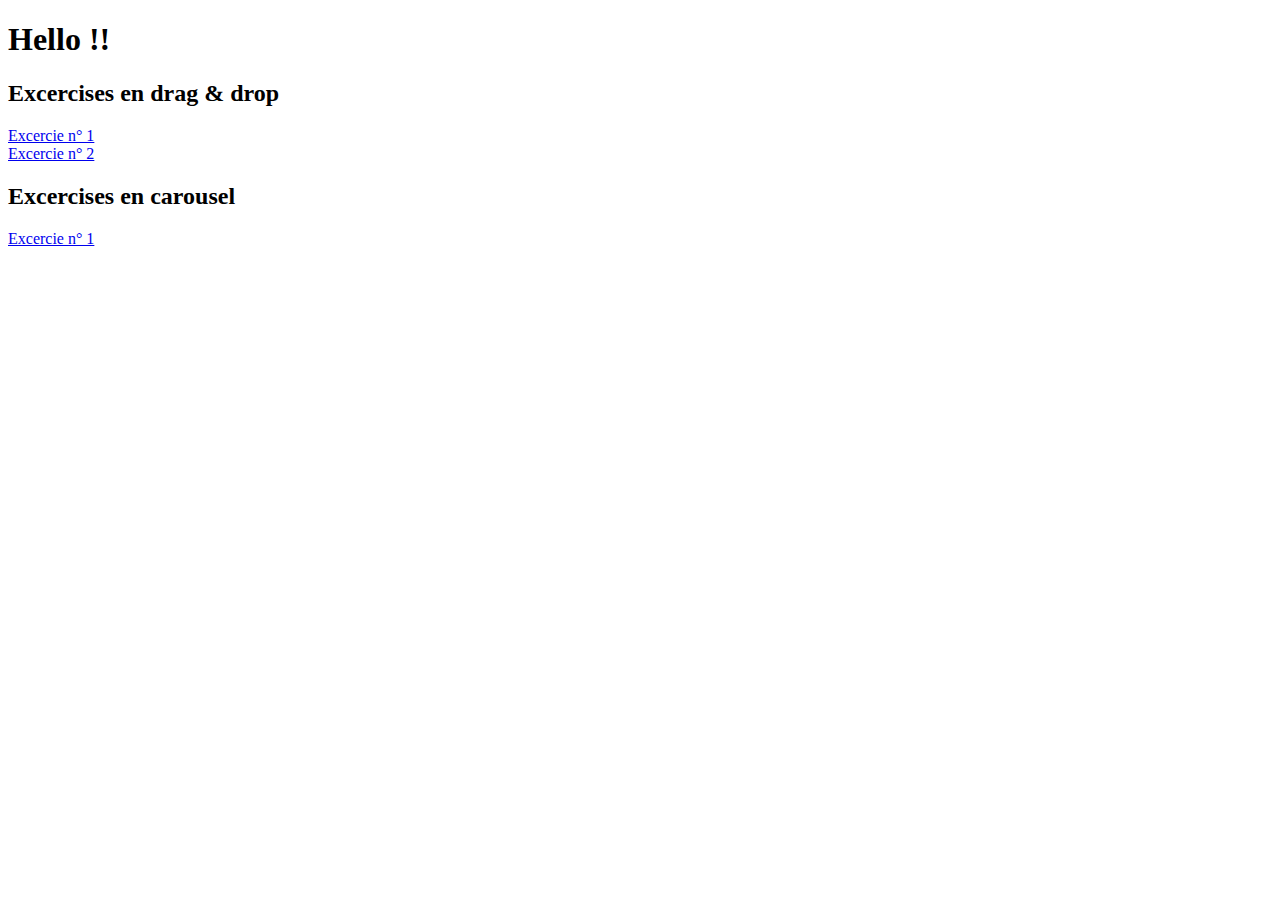
==== index.html @ ab24e0cf "Drag and drop 1 and 2" ====
<!DOCTYPE html>
<html lang="fr">

<head>
    <meta charset="UTF-8">
    <meta name="viewport" content="width=device-width, initial-scale=1.0">
    <title>Document</title>
</head>

<body>
    <h1>Hello !!</h1>
    <section class="drag-and-drop">
        <h2>Excercises en drag & drop</h2>
        <div><a href="./draganddrop01.html">Excercie n° 1</a></div>
        <div><a href="./draganddrop02.html">Excercie n° 2</a></div>
    </section>

    <section class="slider">
        <h2>Excercises en carousel</h2>
        <div><a href="./slides01.html">Excercie n° 1</a></div>
    </section>


</body>

</html>
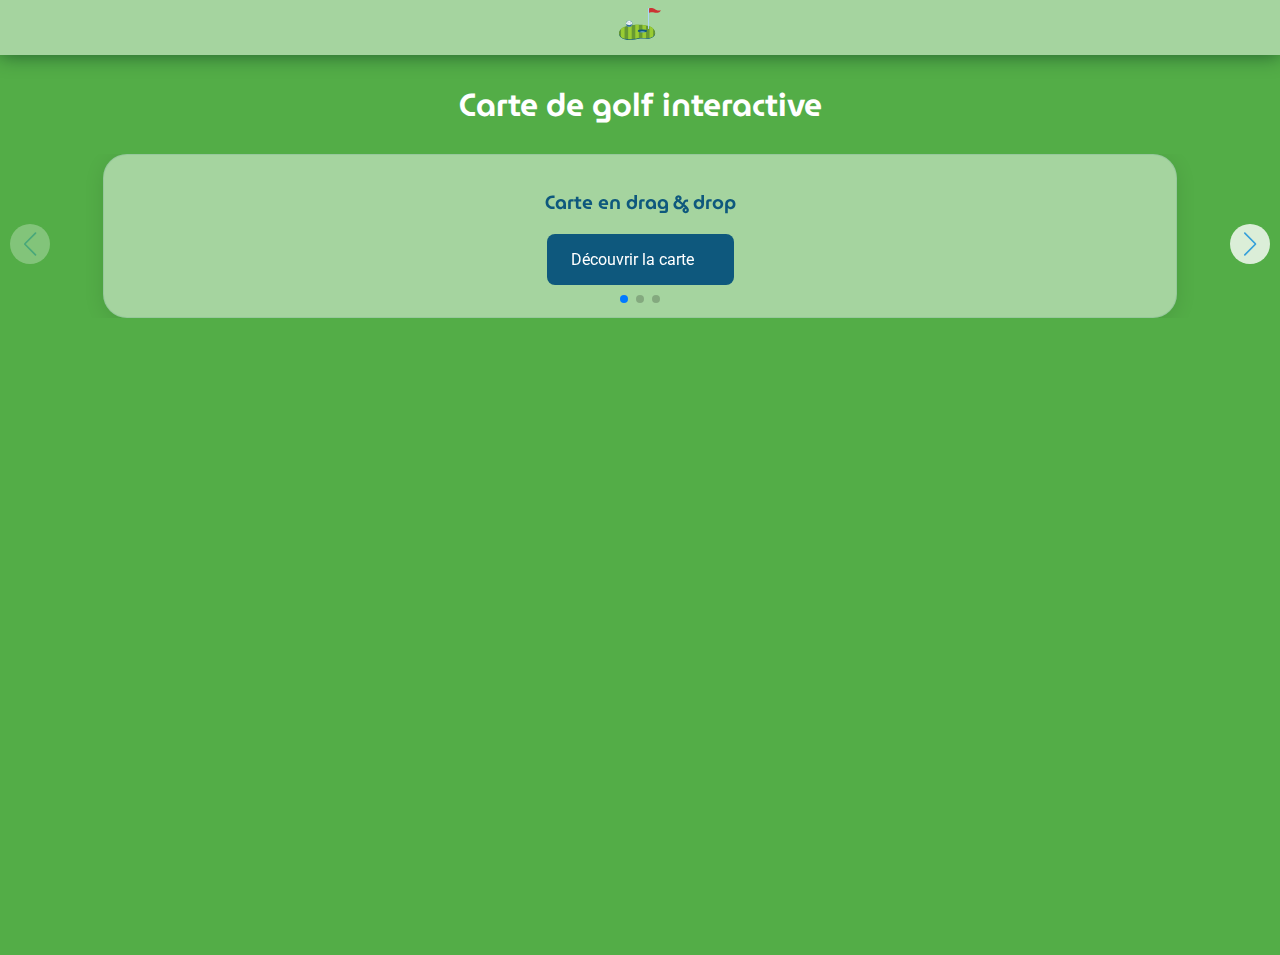
==== commit f6502b4a: "V1" ====
--- a/index.html
+++ b/index.html
@@ -4,21 +4,153 @@
 <head>
     <meta charset="UTF-8">
     <meta name="viewport" content="width=device-width, initial-scale=1.0">
-    <title>Document</title>
+    <title>Carte de golf interactive</title>
+    <link rel="icon" type="image/x-icon" href="./img/fav-icon.svg">
+    <link rel="stylesheet" href="./css/main.css">
+
+    <link rel="stylesheet" href="https://cdn.jsdelivr.net/npm/swiper@11/swiper-bundle.min.css" />
 </head>
 
 <body>
-    <h1>Hello !!</h1>
-    <section class="drag-and-drop">
-        <h2>Excercises en drag & drop</h2>
-        <div><a href="./draganddrop01.html">Excercie n° 1</a></div>
-        <div><a href="./draganddrop02.html">Excercie n° 2</a></div>
-    </section>
+    <nav class="nav-wrapper">
+        <ul class="navbar">
+            <li class="logo">
+                <a href="./index.html">
+                    <img class="logo-img" src="./img/fav-icon.svg" alt="logo">
+                </a></li>
+        </ul>
+    </nav>
 
-    <section class="slider">
-        <h2>Excercises en carousel</h2>
-        <div><a href="./slides01.html">Excercie n° 1</a></div>
-    </section>
+    <main>
+        <h1>Carte de golf interactive</h1>
+        <section class="swiper">
+            <div class="swiper-wrapper">
+                <div class="swiper-slide">
+                    <div class="swiper-content">
+                        <h2 class="card-title">Carte en drag & drop</h2>
+                        <a class="btn" href="./draganddrop01.html">
+                            <span>Découvrir la carte</span>
+                        </a>
+                    </div>
+                </div>
+
+                <div class="swiper-slide">
+                    <div class="swiper-content">
+                        <h2 class="card-title">Carte en drag & drop</h2>
+                        <a class="btn" href="./draganddrop02.html">
+                            <span>Découvrir la carte</span>
+                        </a>
+                    </div>
+                </div>
+
+                <div class="swiper-slide">
+                    <div class="swiper-content">
+                        <h2 class="card-title">Carte en carousel</h2>
+                        <a class="btn" href="./slides01.html">
+                            <span>Découvrir la carte</span>
+                        </a>
+                    </div>
+                </div>
+            </div>
+
+            <!-- Add Pagination -->
+            <div class="swiper-pagination"></div>
+            <!-- Add Navigation -->
+            <div class="swiper-button-prev"></div>
+            <div class="swiper-button-next"></div>
+        </section>
+    </main>
+
+    <!-- Swiper JS -->
+    <script src="https://cdn.jsdelivr.net/npm/swiper@11/swiper-bundle.min.js"></script>
+
+    <!-- Include plugin after Swiper -->
+    <script>
+        /* ========
+    Debugger plugin, simple demo plugin to console.log some of callbacks
+    ======== */
+        function myPlugin({ swiper, extendParams, on }) {
+            extendParams({
+                debugger: false,
+            });
+
+            on('init', () => {
+                if (!swiper.params.debugger) return;
+                console.log('init');
+            });
+            on('click', (swiper, e) => {
+                if (!swiper.params.debugger) return;
+                console.log('click');
+            });
+            on('tap', (swiper, e) => {
+                if (!swiper.params.debugger) return;
+                console.log('tap');
+            });
+            on('doubleTap', (swiper, e) => {
+                if (!swiper.params.debugger) return;
+                console.log('doubleTap');
+            });
+            on('sliderMove', (swiper, e) => {
+                if (!swiper.params.debugger) return;
+                console.log('sliderMove');
+            });
+            on('slideChange', () => {
+                if (!swiper.params.debugger) return;
+                console.log(
+                    'slideChange',
+                    swiper.previousIndex,
+                    '->',
+                    swiper.activeIndex
+                );
+            });
+            on('slideChangeTransitionStart', () => {
+                if (!swiper.params.debugger) return;
+                console.log('slideChangeTransitionStart');
+            });
+            on('slideChangeTransitionEnd', () => {
+                if (!swiper.params.debugger) return;
+                console.log('slideChangeTransitionEnd');
+            });
+            on('transitionStart', () => {
+                if (!swiper.params.debugger) return;
+                console.log('transitionStart');
+            });
+            on('transitionEnd', () => {
+                if (!swiper.params.debugger) return;
+                console.log('transitionEnd');
+            });
+            on('fromEdge', () => {
+                if (!swiper.params.debugger) return;
+                console.log('fromEdge');
+            });
+            on('reachBeginning', () => {
+                if (!swiper.params.debugger) return;
+                console.log('reachBeginning');
+            });
+            on('reachEnd', () => {
+                if (!swiper.params.debugger) return;
+                console.log('reachEnd');
+            });
+        }
+    </script>
+
+    <script>
+        // Init Swiper
+        var swiper = new Swiper('.swiper', {
+            // Install Plugin To Swiper
+            modules: [myPlugin],
+            pagination: {
+                el: '.swiper-pagination',
+                clickable: true,
+            },
+            navigation: {
+                nextEl: '.swiper-button-next',
+                prevEl: '.swiper-button-prev',
+            },
+            // Enable debugger
+            debugger: true,
+        });
+    </script>
 
 
 </body>
--- a/css/main.css
+++ b/css/main.css
@@ -0,0 +1,148 @@
+/* GÉNÉRAL */
+@import url('https://fonts.googleapis.com/css2?family=MuseoModerno:ital,wght@0,100..900;1,100..900&family=Raleway:ital,wght@0,100..900;1,100..900&family=Roboto:ital,wght@0,100;0,300;0,400;0,500;0,700;0,900;1,100;1,300;1,400;1,500;1,700;1,900&display=swap');
+@import url('https://fonts.googleapis.com/css2?family=MuseoModerno:ital,wght@0,100..900;1,100..900&family=Raleway:ital,wght@0,100..900;1,100..900&family=Roboto:ital,wght@0,100;0,300;0,400;0,500;0,700;0,900;1,100;1,300;1,400;1,500;1,700;1,900&display=swap');
+
+body {
+  width: 100%;
+  height: 100vh;
+  margin: 0;
+  padding: 0;
+  overflow: hidden;
+  font-family: "MuseoModerno", sans-serif;
+  background-color: #53AD47;
+}
+
+main {
+  position: relative;
+  width: 100%;
+  margin-top: 55px;
+}
+
+ul,
+ol {
+  list-style: none;
+}
+
+a {
+  text-decoration: none;
+}
+
+h1,
+h2,
+h3 {
+  font-family: "MuseoModerno";
+  text-align: center;
+  font-weight: 600;
+  margin: 0;
+}
+
+h1 {
+  color: #fff;
+  line-height: 110%;
+  padding: 32px 0;
+}
+
+h2,
+h3 {
+  color: #0E587D;
+}
+
+p,
+a {
+  font-family: "Roboto";
+}
+
+/* NAVBAR */
+.nav-wrapper {
+  position: fixed;
+  width: 100%;
+  height: auto;
+  top: 0;
+  z-index: 100;
+  background-color: #ffffff7a;
+  box-shadow: 0px 0px 20px 0px #215A2D;
+  margin-bottom: 16px;
+}
+
+.navbar {
+  width: 100%;
+  height: auto;
+  display: flex;
+  justify-content: center;
+  margin: 0;
+  padding: 0;
+}
+
+.logo {
+  width: auto;
+  padding: 8px 0;
+}
+
+.logo-img {
+  width: auto;
+  height: 32px;
+}
+
+/* MAIN */
+
+.swiper {
+  width: 100%;
+  height: 99%;
+}
+
+.swiper-content {
+  position: relative;
+  width: 80%;
+  height: auto !important;
+  display: flex;
+  flex-direction: column;
+  align-items: center;
+  justify-self: center;
+  padding: 32px 24px;
+  border: 0.5px solid #0e587d18;
+  border-radius: 24px;
+  background-color: #ffffff7a;
+  box-shadow: 0 4px 20px rgba(0, 0, 0, 0.1);
+}
+
+.card-title {
+  text-align: center;
+  font-size: 1.2rem;
+  margin-bottom: 16px;
+}
+
+.swiper-button-prev,
+.swiper-button-next {
+    position: absolute;
+    width: 24px !important;
+    height: 24px !important;
+    padding: 8px;
+    background-color: #ffffffca;
+    border-radius: 100px;
+}
+
+:root {
+  --swiper-navigation-size: 24px !important;
+  --swiper-navigation-color: #36A0DA !important;
+}
+
+
+.btn {
+  position: relative;
+  padding: 16px 24px;
+  border-radius: 8px;
+  background-color: #0E587D;
+  color: #fff;
+}
+
+.btn span {
+  text-align: center;
+  margin-right: 16px;
+}
+
+.btn:hover {
+  background-image: url(../img/chevron-right.svg);
+  background-repeat: no-repeat;
+  background-position: 90% center;
+  background-size: 12px;
+}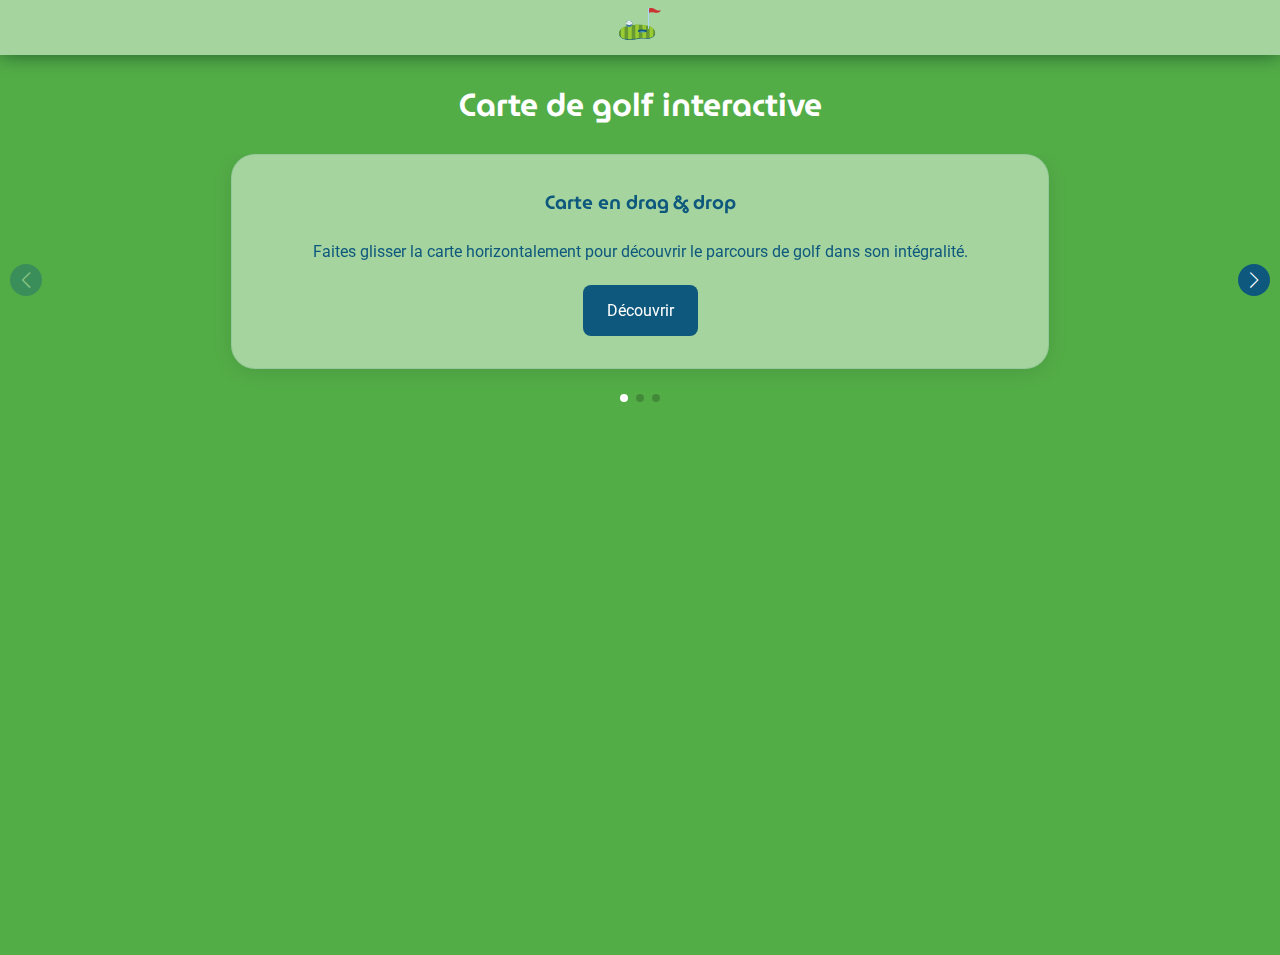
==== commit fd4e6147: "Bugs fix" ====
--- a/index.html
+++ b/index.html
@@ -28,8 +28,9 @@
                 <div class="swiper-slide">
                     <div class="swiper-content">
                         <h2 class="card-title">Carte en drag & drop</h2>
+                        <p>Faites glisser la carte horizontalement pour découvrir le parcours de golf dans son intégralité.</p>
                         <a class="btn" href="./draganddrop01.html">
-                            <span>Découvrir la carte</span>
+                            <span>Découvrir</span>
                         </a>
                     </div>
                 </div>
@@ -37,8 +38,9 @@
                 <div class="swiper-slide">
                     <div class="swiper-content">
                         <h2 class="card-title">Carte en drag & drop</h2>
+                        <p>Faites glisser la carte dans toutes les directions pour visiter le terrain de golf dans son intégralité.</p>
                         <a class="btn" href="./draganddrop02.html">
-                            <span>Découvrir la carte</span>
+                            <span>Découvrir</span>
                         </a>
                     </div>
                 </div>
@@ -46,16 +48,17 @@
                 <div class="swiper-slide">
                     <div class="swiper-content">
                         <h2 class="card-title">Carte en carousel</h2>
+                        <p>Utilisez les boutons latéraux pour visiter l'ensemble du terrain de golf</p>
                         <a class="btn" href="./slides01.html">
-                            <span>Découvrir la carte</span>
+                            <span>Découvrir</span>
                         </a>
                     </div>
                 </div>
             </div>
 
-            <!-- Add Pagination -->
+            <!-- Pagination -->
             <div class="swiper-pagination"></div>
-            <!-- Add Navigation -->
+            <!-- Navigation -->
             <div class="swiper-button-prev"></div>
             <div class="swiper-button-next"></div>
         </section>
@@ -64,11 +67,7 @@
     <!-- Swiper JS -->
     <script src="https://cdn.jsdelivr.net/npm/swiper@11/swiper-bundle.min.js"></script>
 
-    <!-- Include plugin after Swiper -->
     <script>
-        /* ========
-    Debugger plugin, simple demo plugin to console.log some of callbacks
-    ======== */
         function myPlugin({ swiper, extendParams, on }) {
             extendParams({
                 debugger: false,
@@ -137,7 +136,6 @@
     <script>
         // Init Swiper
         var swiper = new Swiper('.swiper', {
-            // Install Plugin To Swiper
             modules: [myPlugin],
             pagination: {
                 el: '.swiper-pagination',
@@ -147,7 +145,6 @@
                 nextEl: '.swiper-button-next',
                 prevEl: '.swiper-button-prev',
             },
-            // Enable debugger
             debugger: true,
         });
     </script>
--- a/css/main.css
+++ b/css/main.css
@@ -27,6 +27,10 @@
   text-decoration: none;
 }
 
+p {
+  margin: 0;
+}
+
 h1,
 h2,
 h3 {
@@ -39,11 +43,12 @@
 h1 {
   color: #fff;
   line-height: 110%;
-  padding: 32px 0;
+  padding: 32px;
 }
 
 h2,
-h3 {
+h3,
+p {
   color: #0E587D;
 }
 
@@ -87,17 +92,19 @@
 
 .swiper {
   width: 100%;
-  height: 99%;
+  height: 100%;
+  padding-bottom: 48px !important;
 }
 
 .swiper-content {
   position: relative;
-  width: 80%;
+  width: 60%;
   height: auto !important;
   display: flex;
   flex-direction: column;
   align-items: center;
   justify-self: center;
+  gap: 24px;
   padding: 32px 24px;
   border: 0.5px solid #0e587d18;
   border-radius: 24px;
@@ -108,24 +115,27 @@
 .card-title {
   text-align: center;
   font-size: 1.2rem;
-  margin-bottom: 16px;
 }
 
 .swiper-button-prev,
 .swiper-button-next {
     position: absolute;
-    width: 24px !important;
-    height: 24px !important;
+    width: 16px !important;
+    height: 16px !important;
     padding: 8px;
-    background-color: #ffffffca;
+    background-color: #0E587D;
     border-radius: 100px;
 }
 
-:root {
-  --swiper-navigation-size: 24px !important;
-  --swiper-navigation-color: #36A0DA !important;
+.swiper-button-prev:after,
+.swiper-button-next:after {
+  font-size: 16px !important;
+  color: #fff !important;
 }
 
+.swiper-pagination-bullet-active {
+  background: #fff !important;
+}
 
 .btn {
   position: relative;
@@ -133,16 +143,4 @@
   border-radius: 8px;
   background-color: #0E587D;
   color: #fff;
-}
-
-.btn span {
-  text-align: center;
-  margin-right: 16px;
-}
-
-.btn:hover {
-  background-image: url(../img/chevron-right.svg);
-  background-repeat: no-repeat;
-  background-position: 90% center;
-  background-size: 12px;
 }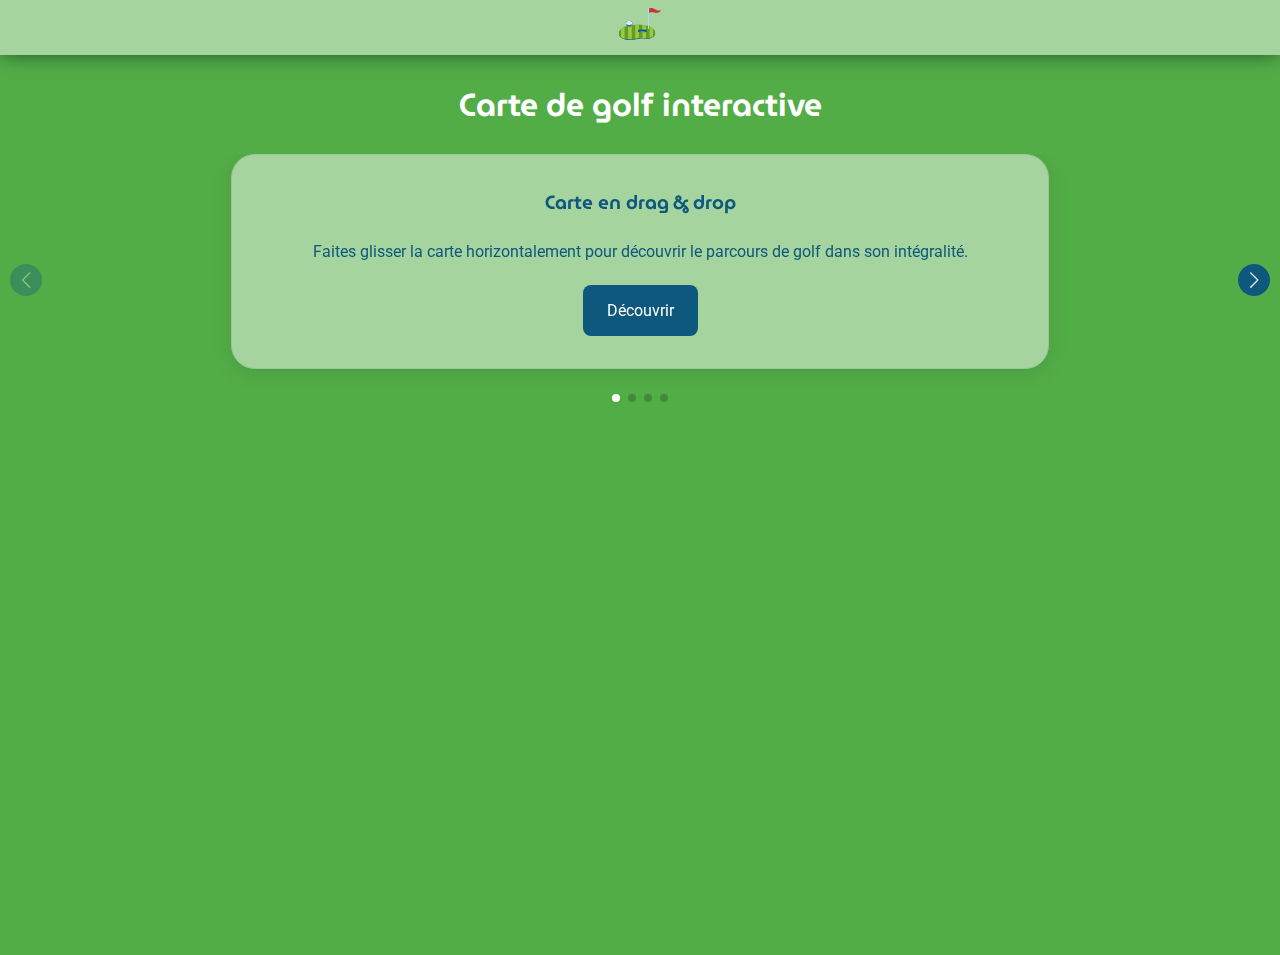
==== commit bdc44b6b: "RA basic" ====
--- a/index.html
+++ b/index.html
@@ -23,7 +23,9 @@
 
     <main>
         <h1>Carte de golf interactive</h1>
+
         <section class="swiper">
+            
             <div class="swiper-wrapper">
                 <div class="swiper-slide">
                     <div class="swiper-content">
@@ -54,6 +56,17 @@
                         </a>
                     </div>
                 </div>
+                <div class="swiper-slide">
+                    <div class="swiper-content">
+                        <h2 class="card-title">RA basic</h2>
+                        <p>Découvrir la réalité augumenté basic.</p>
+                        <a class="btn" href="./rabasic.html">
+                            <span>Découvrir</span>
+                        </a>
+                    </div>
+                </div>
+
+
             </div>
 
             <!-- Pagination -->
--- a/css/main.css
+++ b/css/main.css
@@ -99,6 +99,7 @@
 .swiper-content {
   position: relative;
   width: 60%;
+  margin: auto;
   height: auto !important;
   display: flex;
   flex-direction: column;
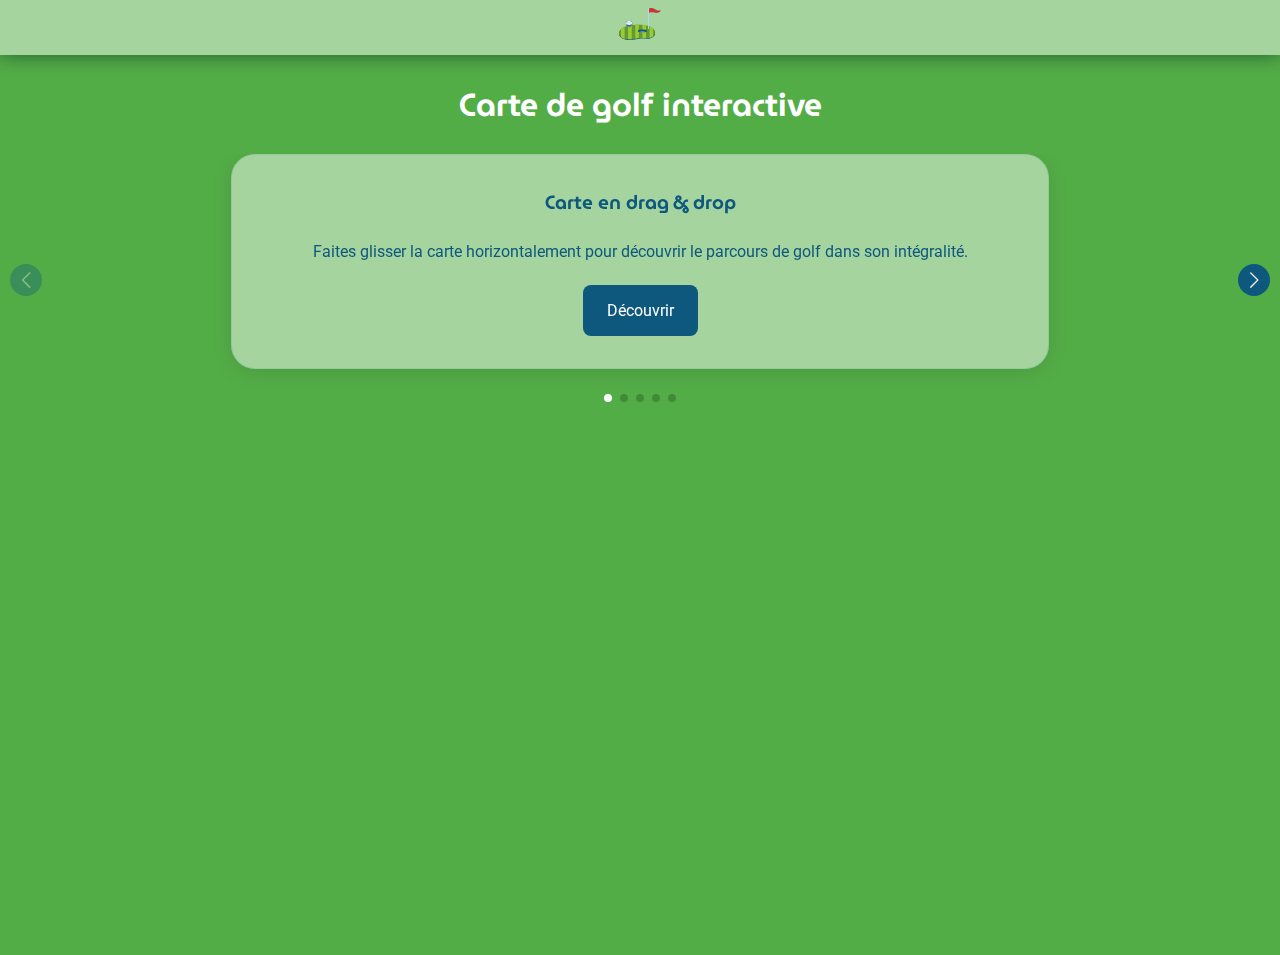
==== commit 71f8417e: "AR modified" ====
--- a/index.html
+++ b/index.html
@@ -56,6 +56,7 @@
                         </a>
                     </div>
                 </div>
+
                 <div class="swiper-slide">
                     <div class="swiper-content">
                         <h2 class="card-title">RA basic</h2>
@@ -66,6 +67,15 @@
                     </div>
                 </div>
 
+                <div class="swiper-slide">
+                    <div class="swiper-content">
+                        <h2 class="card-title">RA midified</h2>
+                        <p>Découvrir la réalité augumenté modifié.</p>
+                        <a class="btn" href="./ramodified.html">
+                            <span>Découvrir</span>
+                        </a>
+                    </div>
+                </div>
 
             </div>
 
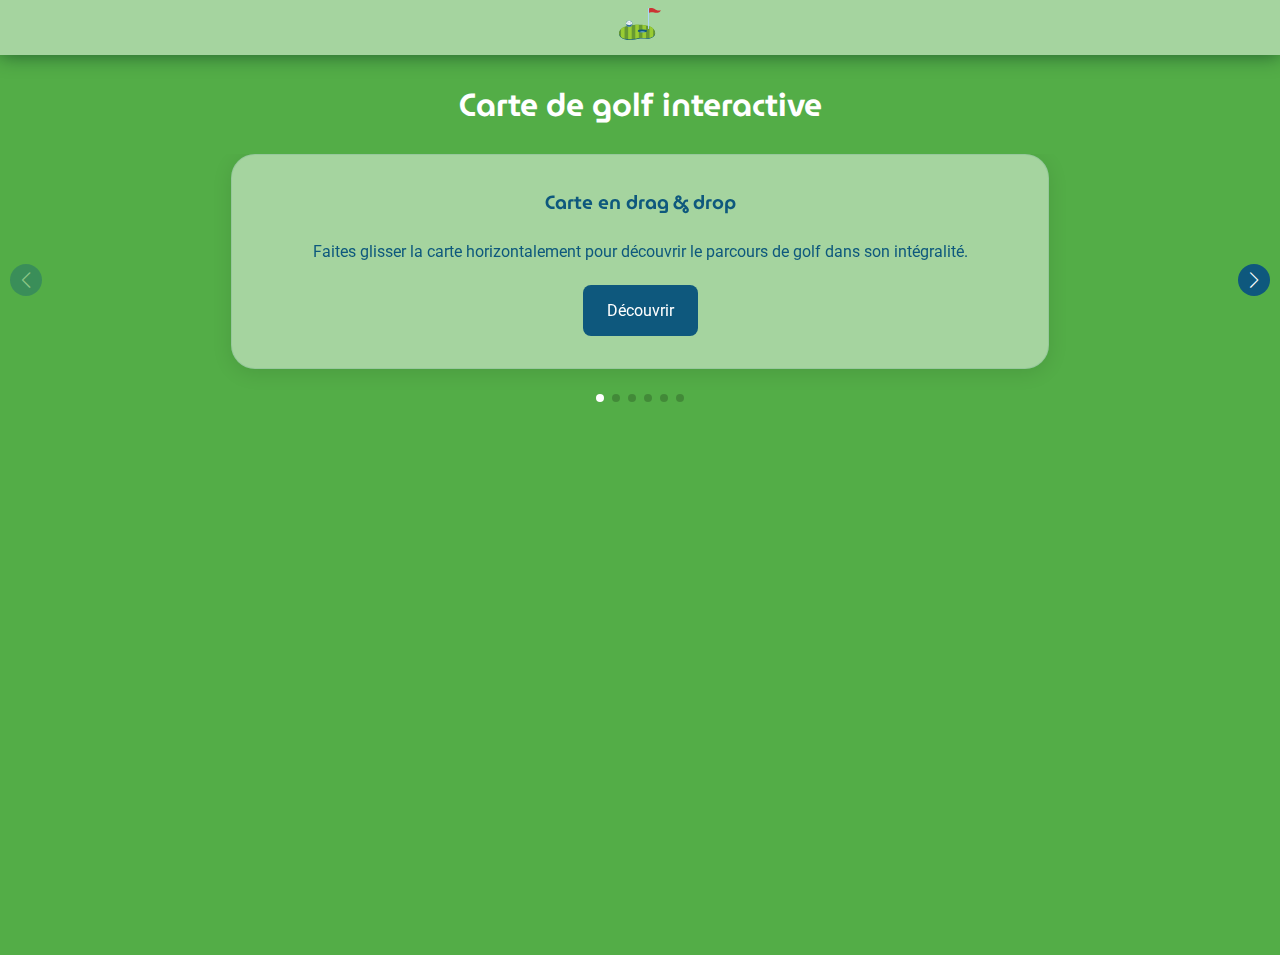
==== commit 704b1958: "RA modified position and rotation golf ball" ====
--- a/index.html
+++ b/index.html
@@ -76,6 +76,17 @@
                         </a>
                     </div>
                 </div>
+
+                <div class="swiper-slide">
+                    <div class="swiper-content">
+                        <h2 class="card-title">RA multi target</h2>
+                        <p>Découvrir la réalité augumenté avec plusieurs cibles.</p>
+                        <a class="btn" href="./ramultitarget.html">
+                            <span>Découvrir</span>
+                        </a>
+                    </div>
+                </div>
+
 
             </div>
 
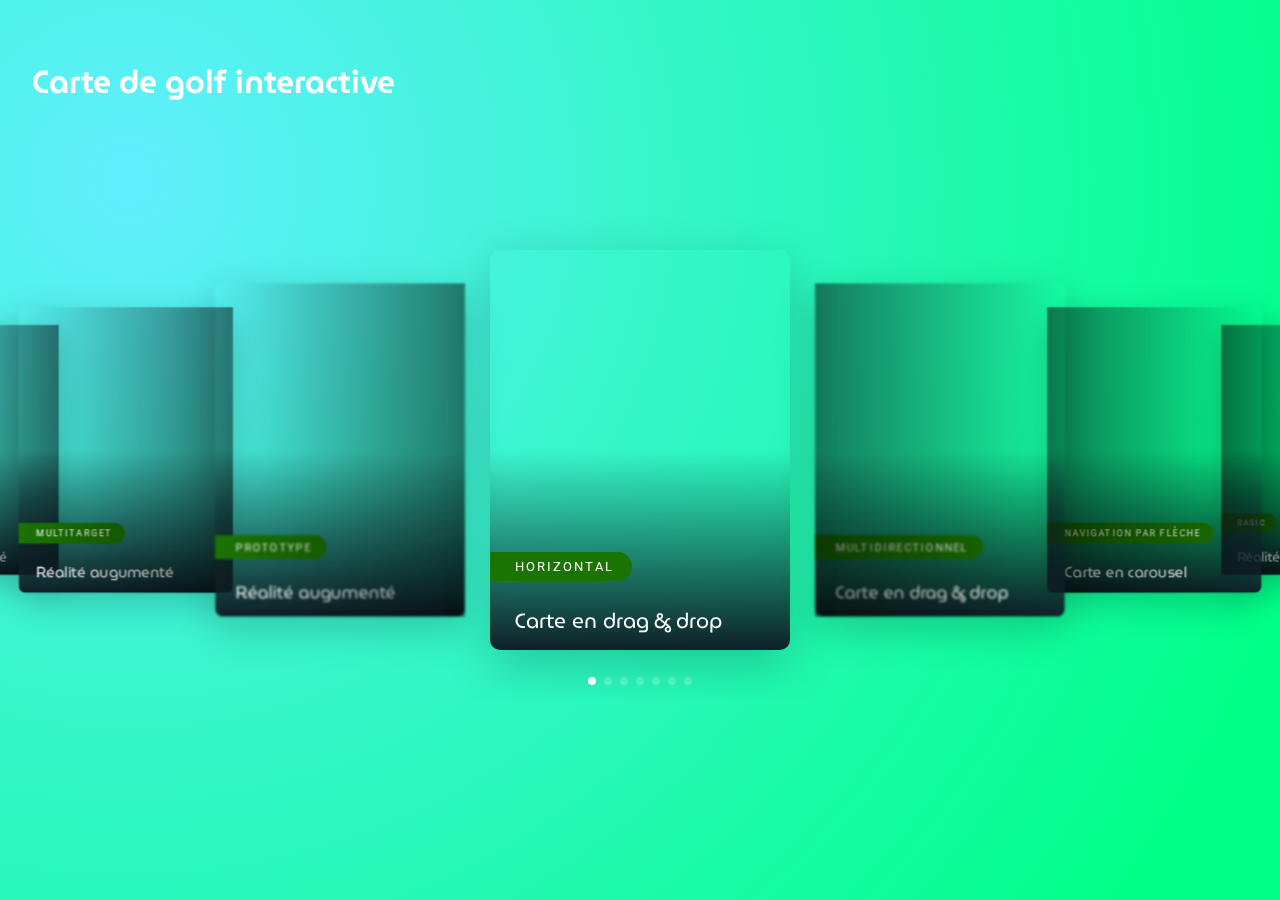
==== commit 5a0360c6: "Restyle home page" ====
--- a/index.html
+++ b/index.html
@@ -6,181 +6,101 @@
     <meta name="viewport" content="width=device-width, initial-scale=1.0">
     <title>Carte de golf interactive</title>
     <link rel="icon" type="image/x-icon" href="./img/fav-icon.svg">
+    <link rel="stylesheet" href="https://cdn.jsdelivr.net/npm/swiper@11/swiper-bundle.min.css" />
     <link rel="stylesheet" href="./css/main.css">
 
-    <link rel="stylesheet" href="https://cdn.jsdelivr.net/npm/swiper@11/swiper-bundle.min.css" />
 </head>
 
 <body>
-    <nav class="nav-wrapper">
-        <ul class="navbar">
-            <li class="logo">
-                <a href="./index.html">
-                    <img class="logo-img" src="./img/fav-icon.svg" alt="logo">
-                </a></li>
-        </ul>
-    </nav>
-
+    
+    <h1 class="page-title">Carte de golf interactive</h1>
+    
     <main>
-        <h1>Carte de golf interactive</h1>
 
         <section class="swiper">
             
             <div class="swiper-wrapper">
-                <div class="swiper-slide">
+                <a href="./draganddrop01.html" class="swiper-slide swiper-slide--one">
                     <div class="swiper-content">
-                        <h2 class="card-title">Carte en drag & drop</h2>
-                        <p>Faites glisser la carte horizontalement pour découvrir le parcours de golf dans son intégralité.</p>
-                        <a class="btn" href="./draganddrop01.html">
-                            <span>Découvrir</span>
-                        </a>
+                        <span>Horizontal</span>
+                        <h2>Carte en drag & drop</h2>                        
                     </div>
-                </div>
+                </a>
 
-                <div class="swiper-slide">
+                <a href="./draganddrop02.html" class="swiper-slide swiper-slide--two">
                     <div class="swiper-content">
-                        <h2 class="card-title">Carte en drag & drop</h2>
-                        <p>Faites glisser la carte dans toutes les directions pour visiter le terrain de golf dans son intégralité.</p>
-                        <a class="btn" href="./draganddrop02.html">
-                            <span>Découvrir</span>
-                        </a>
+                        <span>Multidirectionnel</span>
+                        <h2>Carte en drag & drop</h2>                        
                     </div>
-                </div>
+                </a>
 
-                <div class="swiper-slide">
+                <a href="./slides01.html" class="swiper-slide swiper-slide--three">
                     <div class="swiper-content">
-                        <h2 class="card-title">Carte en carousel</h2>
-                        <p>Utilisez les boutons latéraux pour visiter l'ensemble du terrain de golf</p>
-                        <a class="btn" href="./slides01.html">
-                            <span>Découvrir</span>
-                        </a>
+                        <span>Navigation par flèche</span>
+                        <h2>Carte en carousel</h2>                        
                     </div>
-                </div>
+                </a>
 
-                <div class="swiper-slide">
+                <a href="./rabasic.html" class="swiper-slide swiper-slide--four">
                     <div class="swiper-content">
-                        <h2 class="card-title">RA basic</h2>
-                        <p>Découvrir la réalité augumenté basic.</p>
-                        <a class="btn" href="./rabasic.html">
-                            <span>Découvrir</span>
-                        </a>
+                        <span>Basic</span>
+                        <h2>Réalité augumenté</h2>                        
                     </div>
-                </div>
+                </a>
 
-                <div class="swiper-slide">
+                <a href="./ramodified.html" class="swiper-slide swiper-slide--five">
                     <div class="swiper-content">
-                        <h2 class="card-title">RA midified</h2>
-                        <p>Découvrir la réalité augumenté modifié.</p>
-                        <a class="btn" href="./ramodified.html">
-                            <span>Découvrir</span>
-                        </a>
+                        <span>Modifié</span>
+                        <h2>Réalité augumenté</h2>                        
                     </div>
-                </div>
+                </a>
 
-                <div class="swiper-slide">
+                <a href="./ramultitarget.html" class="swiper-slide swiper-slide--six">
                     <div class="swiper-content">
-                        <h2 class="card-title">RA multi target</h2>
-                        <p>Découvrir la réalité augumenté avec plusieurs cibles.</p>
-                        <a class="btn" href="./ramultitarget.html">
-                            <span>Découvrir</span>
-                        </a>
+                        <span>Multitarget</span>
+                        <h2>Réalité augumenté</h2>                        
                     </div>
-                </div>
+                </a>
 
+                <a href="./prototype/index.html" class="swiper-slide swiper-slide--seven">
+                    <div class="swiper-content">
+                        <span>Prototype</span>
+                        <h2>Réalité augumenté</h2>                        
+                    </div>
+                </a>
 
             </div>
 
             <!-- Pagination -->
             <div class="swiper-pagination"></div>
-            <!-- Navigation -->
-            <div class="swiper-button-prev"></div>
-            <div class="swiper-button-next"></div>
+
         </section>
     </main>
 
     <!-- Swiper JS -->
     <script src="https://cdn.jsdelivr.net/npm/swiper@11/swiper-bundle.min.js"></script>
-
-    <script>
-        function myPlugin({ swiper, extendParams, on }) {
-            extendParams({
-                debugger: false,
-            });
-
-            on('init', () => {
-                if (!swiper.params.debugger) return;
-                console.log('init');
-            });
-            on('click', (swiper, e) => {
-                if (!swiper.params.debugger) return;
-                console.log('click');
-            });
-            on('tap', (swiper, e) => {
-                if (!swiper.params.debugger) return;
-                console.log('tap');
-            });
-            on('doubleTap', (swiper, e) => {
-                if (!swiper.params.debugger) return;
-                console.log('doubleTap');
-            });
-            on('sliderMove', (swiper, e) => {
-                if (!swiper.params.debugger) return;
-                console.log('sliderMove');
-            });
-            on('slideChange', () => {
-                if (!swiper.params.debugger) return;
-                console.log(
-                    'slideChange',
-                    swiper.previousIndex,
-                    '->',
-                    swiper.activeIndex
-                );
-            });
-            on('slideChangeTransitionStart', () => {
-                if (!swiper.params.debugger) return;
-                console.log('slideChangeTransitionStart');
-            });
-            on('slideChangeTransitionEnd', () => {
-                if (!swiper.params.debugger) return;
-                console.log('slideChangeTransitionEnd');
-            });
-            on('transitionStart', () => {
-                if (!swiper.params.debugger) return;
-                console.log('transitionStart');
-            });
-            on('transitionEnd', () => {
-                if (!swiper.params.debugger) return;
-                console.log('transitionEnd');
-            });
-            on('fromEdge', () => {
-                if (!swiper.params.debugger) return;
-                console.log('fromEdge');
-            });
-            on('reachBeginning', () => {
-                if (!swiper.params.debugger) return;
-                console.log('reachBeginning');
-            });
-            on('reachEnd', () => {
-                if (!swiper.params.debugger) return;
-                console.log('reachEnd');
-            });
-        }
-    </script>
-
     <script>
         // Init Swiper
         var swiper = new Swiper('.swiper', {
-            modules: [myPlugin],
+            effect: "coverflow",
+            grabCursor: true,
+            centeredSlides: true,
+            slidesPerView: "auto",
+            coverflowEffect: {
+                rotate: 0,
+                stretch: 0,
+                depth: 100,
+                modifier: 2,
+                slideShadows: true
+            },
+            spaceBetween: 60,
+            loop: true,
             pagination: {
-                el: '.swiper-pagination',
-                clickable: true,
-            },
-            navigation: {
-                nextEl: '.swiper-button-next',
-                prevEl: '.swiper-button-prev',
-            },
-            debugger: true,
+                el: ".swiper-pagination",
+                clickable: true
+            }
         });
+
     </script>
 
 
--- a/css/main.css
+++ b/css/main.css
@@ -9,13 +9,29 @@
   padding: 0;
   overflow: hidden;
   font-family: "MuseoModerno", sans-serif;
-  background-color: #53AD47;
 }
 
 main {
   position: relative;
   width: 100%;
-  margin-top: 55px;
+  min-height: 100vh;
+  display: flex;
+  justify-content: center;
+  align-items: center;
+  background-image: radial-gradient( circle farthest-corner at 10% 20%,  rgba(97, 239, 255, 1) 0%, rgba(0, 255, 136, 1) 90% );
+  overflow: hidden;
+}
+
+h1.page-title {
+  position: fixed;
+  top: 32px;
+  z-index: 1;
+}
+
+.mainContainer {
+  position: relative;
+  width: 100%;
+  margin-top: 56px;
 }
 
 ul,
@@ -62,11 +78,11 @@
   position: fixed;
   width: 100%;
   height: auto;
-  top: 0;
+  bottom: 0;
   z-index: 100;
   background-color: #ffffff7a;
   box-shadow: 0px 0px 20px 0px #215A2D;
-  margin-bottom: 16px;
+  margin-top: 16px;
 }
 
 .navbar {
@@ -92,30 +108,100 @@
 
 .swiper {
   width: 100%;
-  height: 100%;
-  padding-bottom: 48px !important;
-}
-
-.swiper-content {
-  position: relative;
-  width: 60%;
-  margin: auto;
-  height: auto !important;
+  padding-top: 50px;
+  padding-bottom: 50px;
+}
+
+.swiper-slide {
+  width: 300px;
+  height: 400px;
+  box-shadow: 0 15px 50px rgba(0, 0, 0, 0.2);
+  filter: blur(1px);
+  border-radius: 10px;
   display: flex;
   flex-direction: column;
+  justify-content: end;
+  align-items: self-start;
+  background: #fff;
+}
+
+.swiper-slide-active {
+  filter: blur(0px);
+}
+
+.swiper-pagination-bullet,
+.swiper-pagination-bullet-active {
+  background: #fff;
+}
+
+.swiper-slide span {
+  text-transform: uppercase;
+  color: #fff;
+  background: #1b7402;
+  padding: 7px 18px 7px 25px;
+  display: inline-block;
+  border-radius: 0 20px 20px 0px;
+  letter-spacing: 2px;
+  font-size: 0.8rem;
+}
+
+.swiper-slide h2 {
+  color: #ffffff;
+  font-weight: 400;
+  font-size: 1.3rem;
+  line-height: 1.4;
+  margin-bottom: 15px;
+  padding: 25px 45px 0 25px;
+}
+
+.swiper-slide a {
+  color: #ffffff;
+  font-weight: 300;
+  display: flex;
   align-items: center;
-  justify-self: center;
-  gap: 24px;
-  padding: 32px 24px;
-  border: 0.5px solid #0e587d18;
-  border-radius: 24px;
-  background-color: #ffffff7a;
-  box-shadow: 0 4px 20px rgba(0, 0, 0, 0.1);
-}
-
-.card-title {
-  text-align: center;
-  font-size: 1.2rem;
+  padding: 0 25px 35px 25px;
+}
+
+.swiper-slide--one {
+  background: linear-gradient(to top, #0f2027, #203a4300, #2c536400),
+    url("https://external-content.duckduckgo.com/iu/?u=https%3A%2F%2Fstatic1.squarespace.com%2Fstatic%2F54a65094e4b0631d0c489ac8%2F54b0d420e4b02156349f490e%2F587f1dc13e00be6f0d1714a0%2F1484725707636%2FHarding%2BPark1-13.jpg&f=1&nofb=1&ipt=6ae83ceb6549a82f890ee48f8fc7a7534c89dd7c36f5f6a7527fd1a12b46b339&ipo=images")
+      no-repeat 50% 50% / cover;
+}
+
+.swiper-slide--two {
+  background: linear-gradient(to top, #0f2027, #203a4300, #2c536400),
+    url("https://external-content.duckduckgo.com/iu/?u=https%3A%2F%2Fwww.planetgolf.com%2Fuploads%2Fcourses%2Fmoorpark-1554329722.jpg&f=1&nofb=1&ipt=c21daeaab73c3a3705f0775e87ce00b70748a9f8c6f9f96636a212c3d4501542&ipo=images")
+      no-repeat 50% 50% / cover;
+}
+
+.swiper-slide--three {
+  background: linear-gradient(to top, #0f2027, #203a4300, #2c536400),
+    url("https://external-content.duckduckgo.com/iu/?u=https%3A%2F%2Fcrownguardsecurity.co.uk%2Fwp-content%2Fuploads%2F2021%2F05%2Fhpgc1.jpg&f=1&nofb=1&ipt=e43af7c1aff15f7cb7e9a6822356838e5a0a683fe9aaf6a5c4f8f512839b307c&ipo=images")
+      no-repeat 50% 50% / cover;
+}
+
+.swiper-slide--four {
+  background: linear-gradient(to top, #0f2027, #203a4300, #2c536400),
+    url("https://external-content.duckduckgo.com/iu/?u=https%3A%2F%2Fgolfdigest.sports.sndimg.com%2Fcontent%2Fdam%2Fimages%2Fgolfdigest%2Ffullset%2Fcourse-photos-for-places-to-play%2FMemorial%2520Park%2520ninth%2520green%2520Credit%2520Keyur%2520Khamar%2520PGA%2520TOUR%2520via%2520Getty%2520Images.jpg.rend.hgtvcom.966.644.suffix%2F1640817523972.jpeg&f=1&nofb=1&ipt=3393399980d4dc10d5fb5ebfb8c37cd0d3eddae30fe46457aa6e2495772f3af3&ipo=images")
+      no-repeat 50% 50% / cover;
+}
+
+.swiper-slide--five {
+  background: linear-gradient(to top, #0f2027, #203a4300, #2c536400),
+    url("https://external-content.duckduckgo.com/iu/?u=https%3A%2F%2Fwww.hermannpark.org%2Fmedia%2Fuploads%2Fpages%2FPlaces%2F.thumbnails%2Fgolf_course-680x400.jpg&f=1&nofb=1&ipt=397b61670e36d8cddd3d380014280be7aa5d5d64d7235a9e8b0e1494f50dd514&ipo=images")
+      no-repeat 50% 50% / cover;
+}
+
+.swiper-slide--six {
+  background: linear-gradient(to top, #0f2027, #203a4300, #2c536400),
+    url("https://external-content.duckduckgo.com/iu/?u=https%3A%2F%2Fres.cloudinary.com%2Fpgahq%2Fimage%2Fupload%2Fv1679930235%2Fdot-com-images%2FScreen_Shot_2023-03-27_at_11.16.52_AM_pcv8ui.png&f=1&nofb=1&ipt=b1ead5cd78094e0deb830655e2a75016912e22389484d8b80c5623308a080757&ipo=images")
+      no-repeat 50% 50% / cover;
+}
+
+.swiper-slide--seven {
+  background: linear-gradient(to top, #0f2027, #203a4300, #2c536400),
+    url("https://external-content.duckduckgo.com/iu/?u=https%3A%2F%2Frusutsu.com%2Fwp-content%2Fuploads%2F2020%2F03%2Fpark-golf_program1.jpg&f=1&nofb=1&ipt=3fafb2ddd588506224f6891b89f2c1658510170ee09ae9910ab0e02ae3a00437&ipo=images")
+      no-repeat 50% 50% / cover;
 }
 
 .swiper-button-prev,
@@ -137,11 +223,3 @@
 .swiper-pagination-bullet-active {
   background: #fff !important;
 }
-
-.btn {
-  position: relative;
-  padding: 16px 24px;
-  border-radius: 8px;
-  background-color: #0E587D;
-  color: #fff;
-}